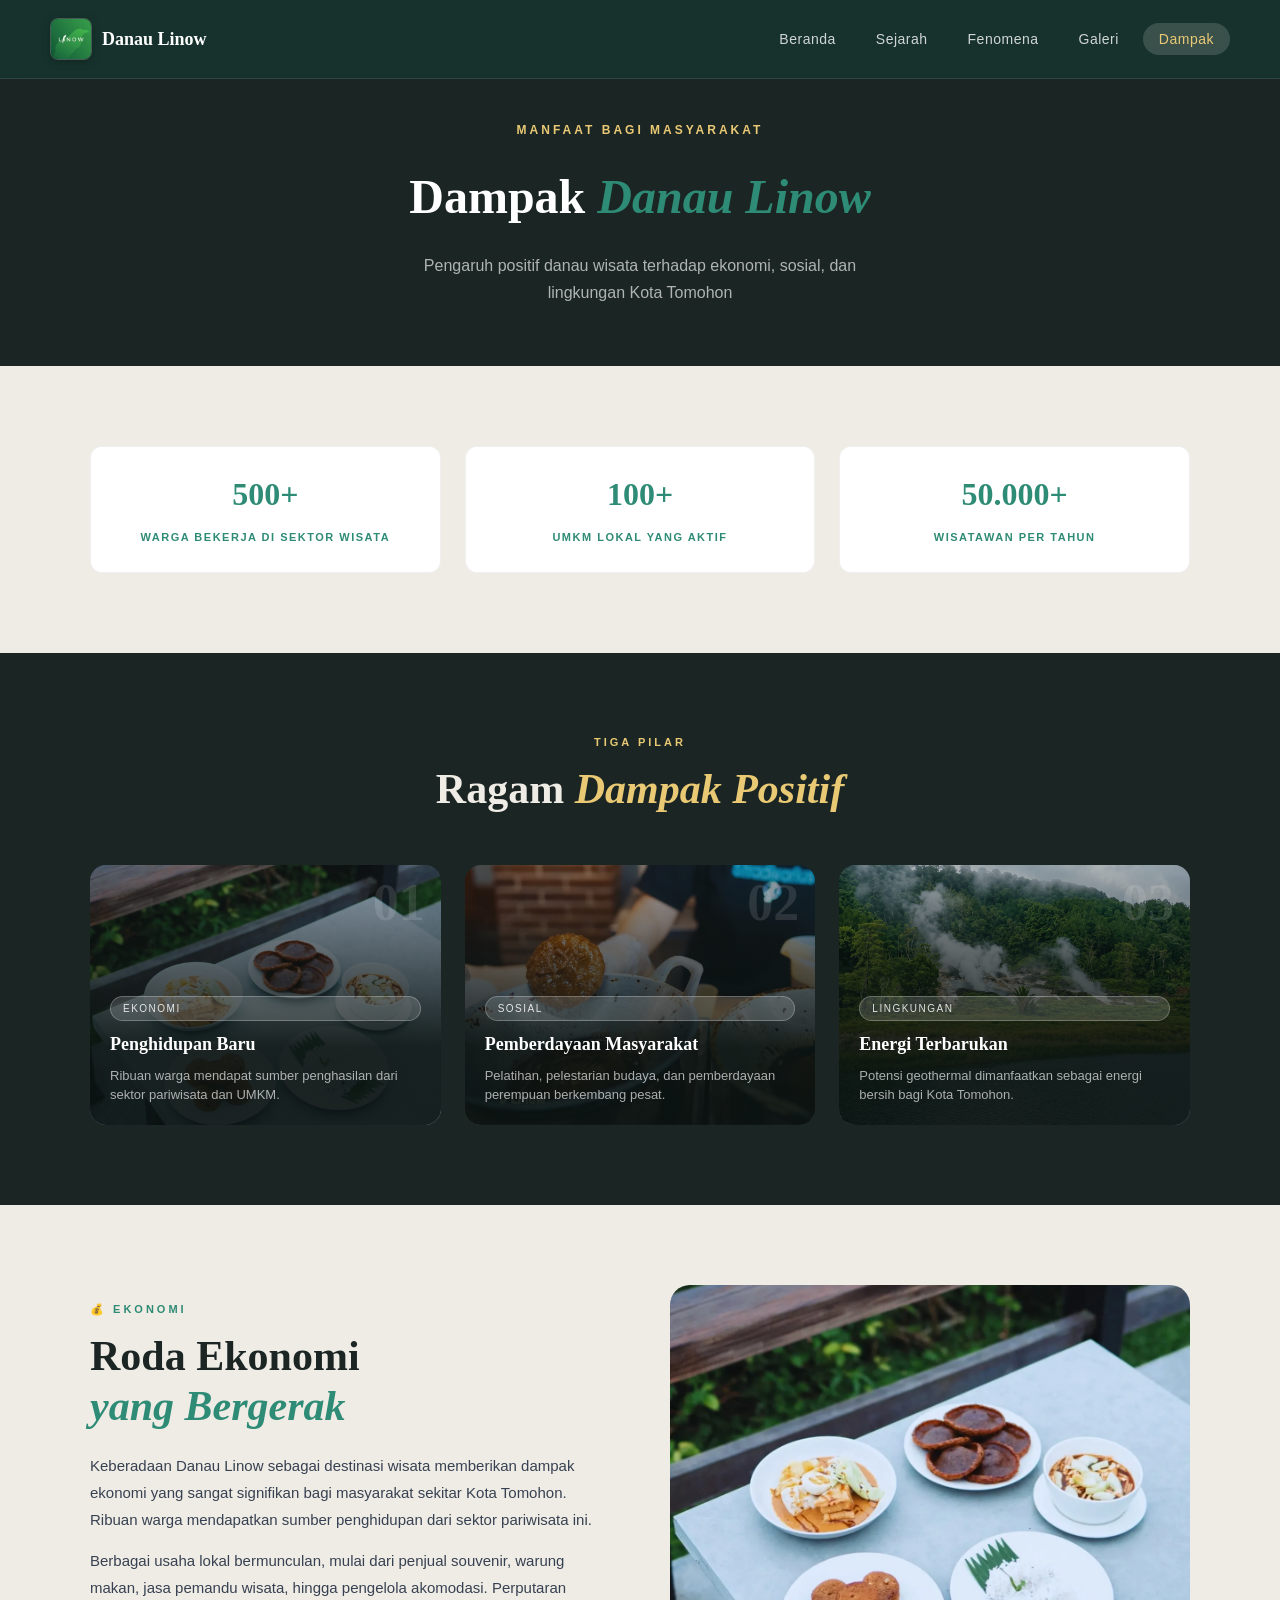
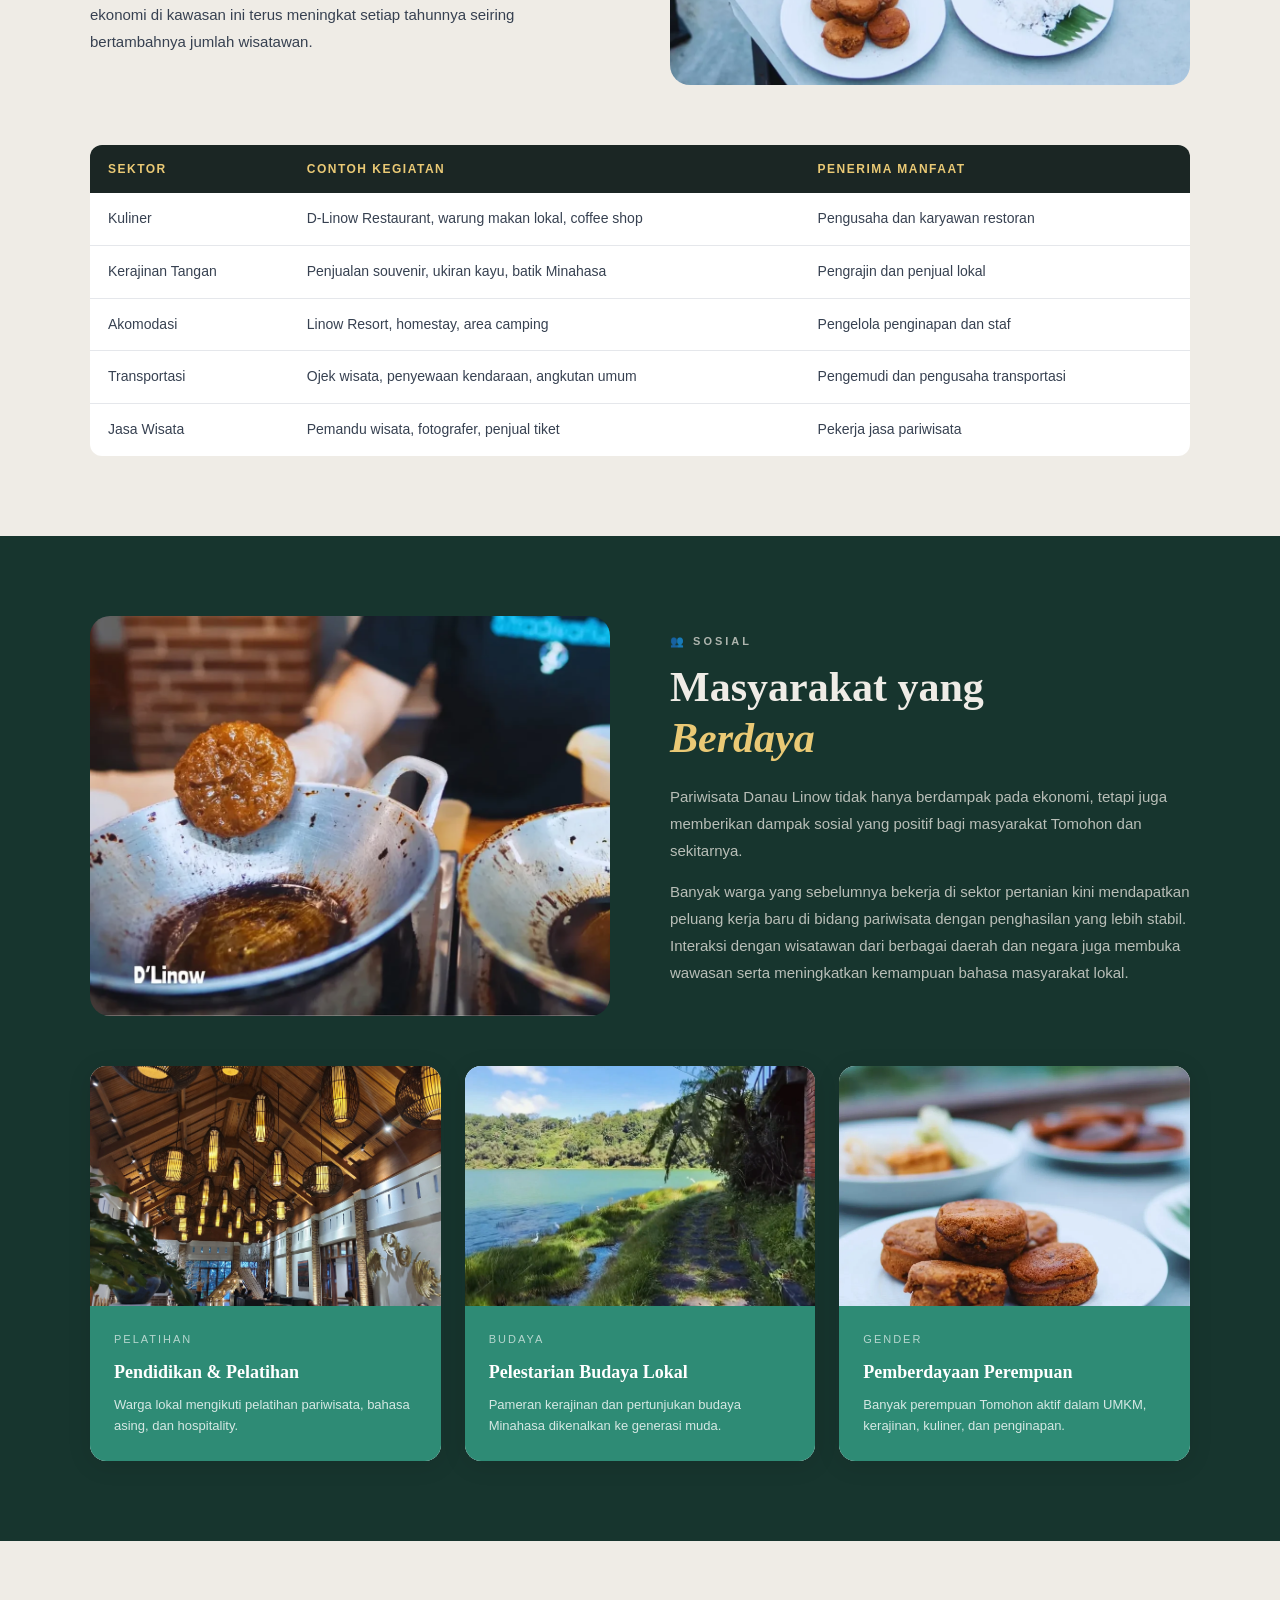
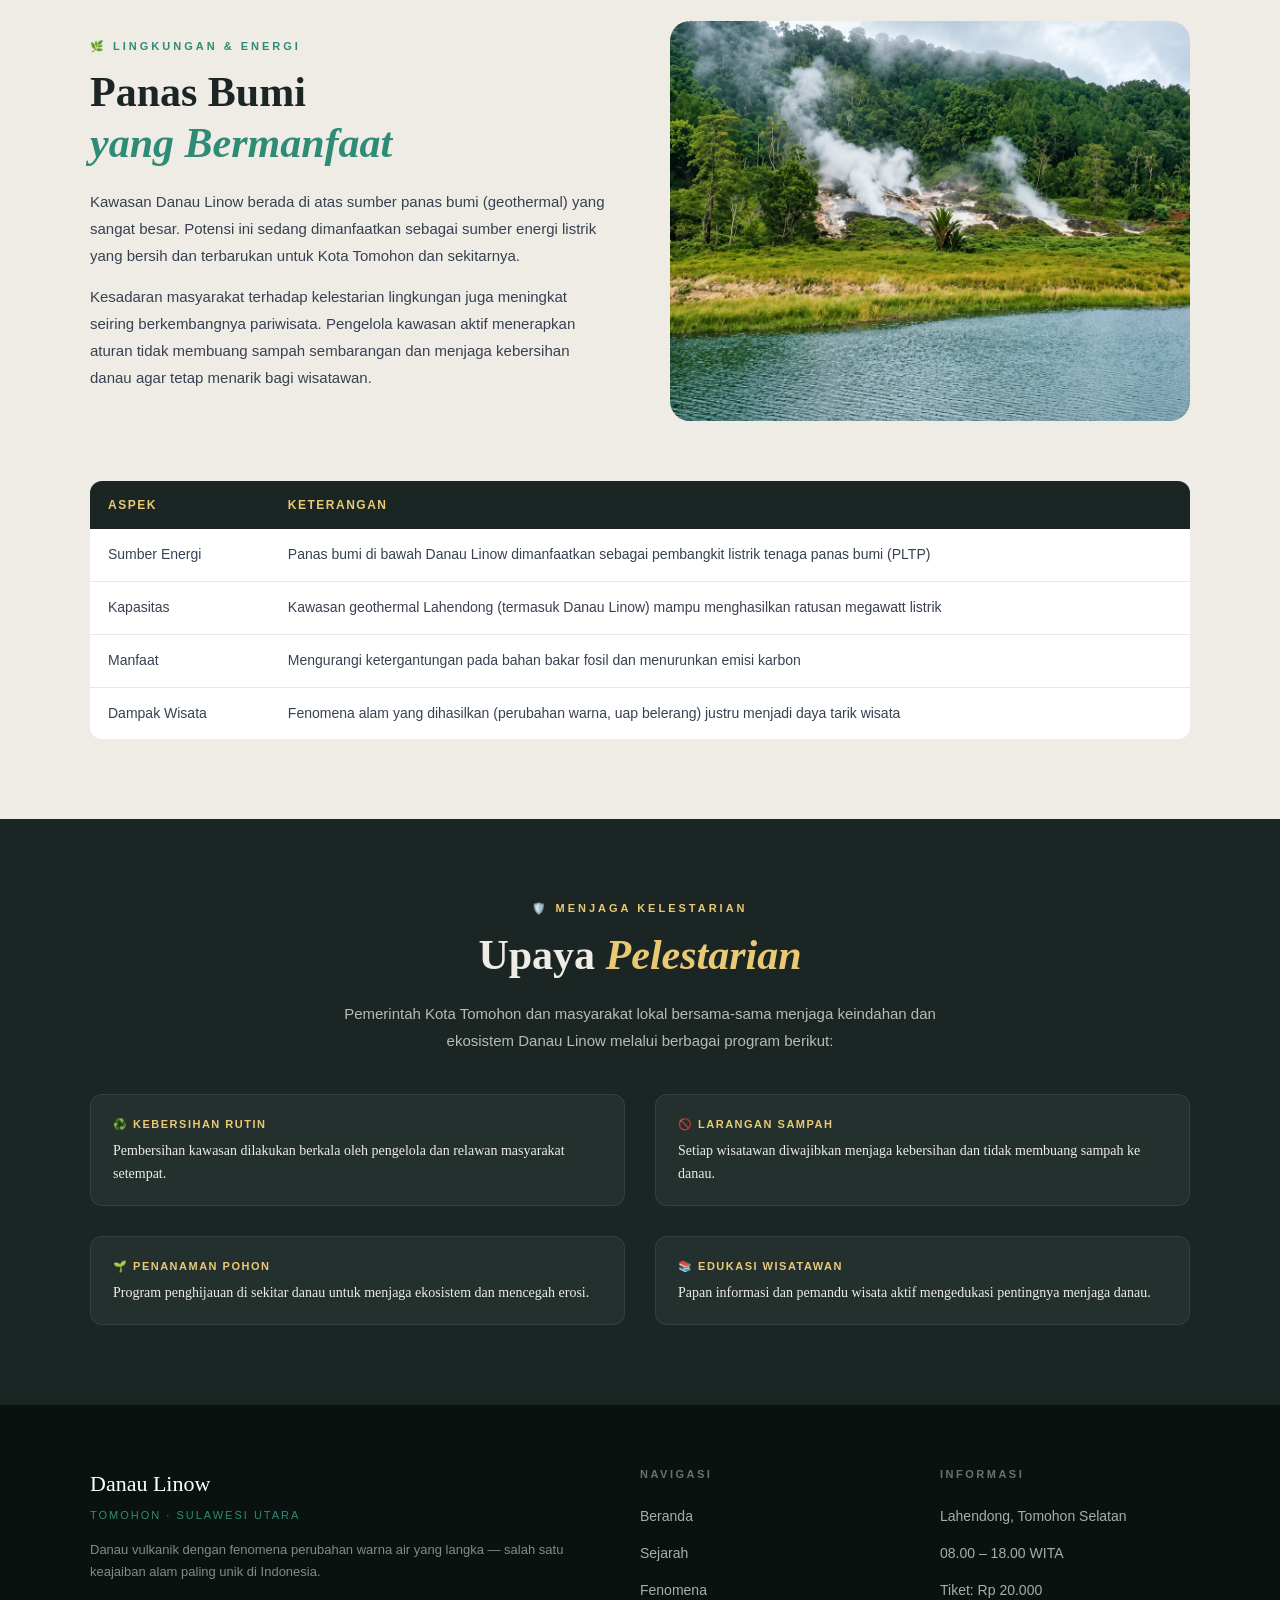
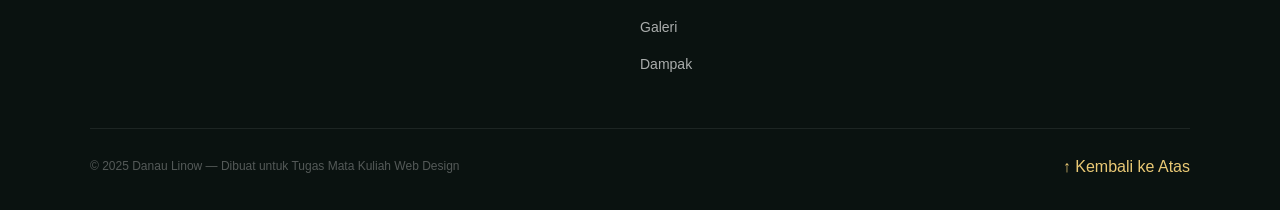
==== dampak.html @ d6c63ac9 "Initial commit - Website Danau Linow" ====
<!DOCTYPE html>
<html lang="id">
<head>
  <meta charset="UTF-8" />
  <meta name="viewport" content="width=device-width, initial-scale=1.0" />
  <meta name="description" content="Dampak Danau Linow — pengaruh positif terhadap ekonomi, sosial, dan lingkungan masyarakat Tomohon." />
  <title>Danau Linow — Dampak</title>
  <link rel="stylesheet" href="style.css" />
</head>
<body>

  <nav>
    <a href="index.html" class="nav-logo">
      <img src="images/Logo Danau Linow.webp" alt="Logo Danau Linow" class="logo-img" />
      <span class="logo-text">Danau Linow</span>
    </a>
    <ul>
      <li><a href="index.html">Beranda</a></li>
      <li><a href="sejarah.html">Sejarah</a></li>
      <li><a href="fenomena.html">Fenomena</a></li>
      <li><a href="galeri.html">Galeri</a></li>
      <li><a href="dampak.html" class="aktif">Dampak</a></li>
    </ul>
  </nav>

  <div class="page-header">
    <p class="eyebrow">Manfaat bagi Masyarakat</p>
    <h1>Dampak <em>Danau Linow</em></h1>
    <p>Pengaruh positif danau wisata terhadap ekonomi, sosial, dan lingkungan Kota Tomohon</p>
  </div>

  <section class="section-light">
    <div class="container">
      <div class="grid-3">
        <div class="info-card" style="text-align:center;">
          <div class="info-value" style="font-size:32px; font-family:'Playfair Display',serif; color:#2E8B75;">500+</div>
          <div class="info-label" style="margin-top:6px;">Warga Bekerja di Sektor Wisata</div>
        </div>
        <div class="info-card" style="text-align:center;">
          <div class="info-value" style="font-size:32px; font-family:'Playfair Display',serif; color:#2E8B75;">100+</div>
          <div class="info-label" style="margin-top:6px;">UMKM Lokal yang Aktif</div>
        </div>
        <div class="info-card" style="text-align:center;">
          <div class="info-value" style="font-size:32px; font-family:'Playfair Display',serif; color:#2E8B75;">50.000+</div>
          <div class="info-label" style="margin-top:6px;">Wisatawan per Tahun</div>
        </div>
      </div>
    </div>
  </section>

  <section class="section-dark">
    <div class="container">
      <div style="text-align:center; margin-bottom:50px;">
        <p class="eyebrow gold">Tiga Pilar</p>
        <h2 class="section-title light">Ragam <em class="gold">Dampak Positif</em></h2>
      </div>

      <div class="grid-3">
        <div class="dampak-card">
          <img src="images/UMKM (Dampak).webp" alt="Dampak ekonomi bagi UMKM lokal" />
          <div class="dampak-overlay">
            <span class="nomor">01</span>
            <span class="pill-tag">Ekonomi</span>
            <h3>Penghidupan Baru</h3>
            <p>Ribuan warga mendapat sumber penghasilan dari sektor pariwisata dan UMKM.</p>
          </div>
        </div>
        <div class="dampak-card">
          <img src="images/SDM.webp" alt="Dampak sosial pengembangan SDM lokal" />
          <div class="dampak-overlay">
            <span class="nomor">02</span>
            <span class="pill-tag">Sosial</span>
            <h3>Pemberdayaan Masyarakat</h3>
            <p>Pelatihan, pelestarian budaya, dan pemberdayaan perempuan berkembang pesat.</p>
          </div>
        </div>
        <div class="dampak-card">
          <img src="images/Energi Bersih.webp" alt="Dampak lingkungan energi bersih geothermal" />
          <div class="dampak-overlay">
            <span class="nomor">03</span>
            <span class="pill-tag">Lingkungan</span>
            <h3>Energi Terbarukan</h3>
            <p>Potensi geothermal dimanfaatkan sebagai energi bersih bagi Kota Tomohon.</p>
          </div>
        </div>
      </div>
    </div>
  </section>

  <section class="section-light">
    <div class="container">
      <div class="grid-2" style="align-items:center; gap:60px; margin-bottom:60px;">
        <div>
          <p class="eyebrow teal">💰 Ekonomi</p>
          <h2 class="section-title dark mb-20">
            Roda Ekonomi<br><em>yang Bergerak</em>
          </h2>
          <p class="teks-dark">
            Keberadaan Danau Linow sebagai destinasi wisata memberikan dampak ekonomi yang
            sangat signifikan bagi masyarakat sekitar Kota Tomohon. Ribuan warga mendapatkan
            sumber penghidupan dari sektor pariwisata ini.
          </p>
          <p class="teks-dark">
            Berbagai usaha lokal bermunculan, mulai dari penjual souvenir, warung makan, jasa
            pemandu wisata, hingga pengelola akomodasi. Perputaran ekonomi di kawasan ini terus
            meningkat setiap tahunnya seiring bertambahnya jumlah wisatawan.
          </p>
        </div>
        <div>
          <img src="images/UMKM (Dampak).webp" alt="UMKM lokal yang berkembang berkat Danau Linow"
               style="width:100%; height:400px; object-fit:cover; border-radius:20px; display:block;" />
        </div>
      </div>

      <table>
        <thead>
          <tr>
            <th>Sektor</th>
            <th>Contoh Kegiatan</th>
            <th>Penerima Manfaat</th>
          </tr>
        </thead>
        <tbody>
          <tr>
            <td>Kuliner</td>
            <td>D-Linow Restaurant, warung makan lokal, coffee shop</td>
            <td>Pengusaha dan karyawan restoran</td>
          </tr>
          <tr>
            <td>Kerajinan Tangan</td>
            <td>Penjualan souvenir, ukiran kayu, batik Minahasa</td>
            <td>Pengrajin dan penjual lokal</td>
          </tr>
          <tr>
            <td>Akomodasi</td>
            <td>Linow Resort, homestay, area camping</td>
            <td>Pengelola penginapan dan staf</td>
          </tr>
          <tr>
            <td>Transportasi</td>
            <td>Ojek wisata, penyewaan kendaraan, angkutan umum</td>
            <td>Pengemudi dan pengusaha transportasi</td>
          </tr>
          <tr>
            <td>Jasa Wisata</td>
            <td>Pemandu wisata, fotografer, penjual tiket</td>
            <td>Pekerja jasa pariwisata</td>
          </tr>
        </tbody>
      </table>
    </div>
  </section>

  <section class="section-green">
    <div class="container">
      <div class="grid-2" style="align-items:center; gap:60px;">
        <div>
          <img src="images/SDM.webp" alt="Pengembangan sumber daya manusia di kawasan wisata"
               style="width:100%; height:400px; object-fit:cover; border-radius:20px; display:block;" />
        </div>
        <div>
          <p class="eyebrow cream">👥 Sosial</p>
          <h2 class="section-title light mb-20">
            Masyarakat yang<br><em class="gold">Berdaya</em>
          </h2>
          <p class="teks-light">
            Pariwisata Danau Linow tidak hanya berdampak pada ekonomi, tetapi juga memberikan
            dampak sosial yang positif bagi masyarakat Tomohon dan sekitarnya.
          </p>
          <p class="teks-light">
            Banyak warga yang sebelumnya bekerja di sektor pertanian kini mendapatkan peluang
            kerja baru di bidang pariwisata dengan penghasilan yang lebih stabil. Interaksi
            dengan wisatawan dari berbagai daerah dan negara juga membuka wawasan serta
            meningkatkan kemampuan bahasa masyarakat lokal.
          </p>
        </div>
      </div>

      <div class="grid-3" style="margin-top:50px;">
        <div class="arsip-card">
          <img src="images/Pameran Kerajinan Tangan.webp" alt="Pameran kerajinan tangan Minahasa" />
          <div class="arsip-card-body">
            <div class="arsip-label">Pelatihan</div>
            <h3>Pendidikan & Pelatihan</h3>
            <p>Warga lokal mengikuti pelatihan pariwisata, bahasa asing, dan hospitality.</p>
          </div>
        </div>
        <div class="arsip-card">
          <img src="images/Iklim.webp" alt="Pelestarian budaya lokal Minahasa" />
          <div class="arsip-card-body">
            <div class="arsip-label">Budaya</div>
            <h3>Pelestarian Budaya Lokal</h3>
            <p>Pameran kerajinan dan pertunjukan budaya Minahasa dikenalkan ke generasi muda.</p>
          </div>
        </div>
        <div class="arsip-card">
          <img src="images/UMKM Lokal (Pengalaman).webp" alt="Pemberdayaan perempuan melalui UMKM" />
          <div class="arsip-card-body">
            <div class="arsip-label">Gender</div>
            <h3>Pemberdayaan Perempuan</h3>
            <p>Banyak perempuan Tomohon aktif dalam UMKM, kerajinan, kuliner, dan penginapan.</p>
          </div>
        </div>
      </div>
    </div>
  </section>

  <section class="section-light">
    <div class="container">
      <div class="grid-2" style="align-items:center; gap:60px; margin-bottom:60px;">
        <div>
          <p class="eyebrow teal">🌿 Lingkungan &amp; Energi</p>
          <h2 class="section-title dark mb-20">
            Panas Bumi<br><em>yang Bermanfaat</em>
          </h2>
          <p class="teks-dark">
            Kawasan Danau Linow berada di atas sumber panas bumi (geothermal) yang sangat
            besar. Potensi ini sedang dimanfaatkan sebagai sumber energi listrik yang bersih
            dan terbarukan untuk Kota Tomohon dan sekitarnya.
          </p>
          <p class="teks-dark">
            Kesadaran masyarakat terhadap kelestarian lingkungan juga meningkat seiring
            berkembangnya pariwisata. Pengelola kawasan aktif menerapkan aturan tidak membuang
            sampah sembarangan dan menjaga kebersihan danau agar tetap menarik bagi wisatawan.
          </p>
        </div>
        <div>
          <img src="images/Energi Bersih.webp" alt="Pemanfaatan energi geothermal yang ramah lingkungan"
               style="width:100%; height:400px; object-fit:cover; border-radius:20px; display:block;" />
        </div>
      </div>

      <table>
        <thead>
          <tr>
            <th>Aspek</th>
            <th>Keterangan</th>
          </tr>
        </thead>
        <tbody>
          <tr>
            <td>Sumber Energi</td>
            <td>Panas bumi di bawah Danau Linow dimanfaatkan sebagai pembangkit listrik tenaga panas bumi (PLTP)</td>
          </tr>
          <tr>
            <td>Kapasitas</td>
            <td>Kawasan geothermal Lahendong (termasuk Danau Linow) mampu menghasilkan ratusan megawatt listrik</td>
          </tr>
          <tr>
            <td>Manfaat</td>
            <td>Mengurangi ketergantungan pada bahan bakar fosil dan menurunkan emisi karbon</td>
          </tr>
          <tr>
            <td>Dampak Wisata</td>
            <td>Fenomena alam yang dihasilkan (perubahan warna, uap belerang) justru menjadi daya tarik wisata</td>
          </tr>
        </tbody>
      </table>
    </div>
  </section>

  <section class="section-dark">
    <div class="container">
      <div style="text-align:center; margin-bottom:40px;">
        <p class="eyebrow gold">🛡️ Menjaga Kelestarian</p>
        <h2 class="section-title light">Upaya <em class="gold">Pelestarian</em></h2>
        <p class="teks-light" style="max-width:650px; margin:0 auto;">
          Pemerintah Kota Tomohon dan masyarakat lokal bersama-sama menjaga keindahan dan
          ekosistem Danau Linow melalui berbagai program berikut:
        </p>
      </div>

      <div class="grid-2">
        <div class="info-card dark-card">
          <div class="info-label">♻️ Kebersihan Rutin</div>
          <div class="info-value" style="font-size:14px; font-weight:400; line-height:1.6;">
            Pembersihan kawasan dilakukan berkala oleh pengelola dan relawan masyarakat setempat.
          </div>
        </div>
        <div class="info-card dark-card">
          <div class="info-label">🚫 Larangan Sampah</div>
          <div class="info-value" style="font-size:14px; font-weight:400; line-height:1.6;">
            Setiap wisatawan diwajibkan menjaga kebersihan dan tidak membuang sampah ke danau.
          </div>
        </div>
        <div class="info-card dark-card">
          <div class="info-label">🌱 Penanaman Pohon</div>
          <div class="info-value" style="font-size:14px; font-weight:400; line-height:1.6;">
            Program penghijauan di sekitar danau untuk menjaga ekosistem dan mencegah erosi.
          </div>
        </div>
        <div class="info-card dark-card">
          <div class="info-label">📚 Edukasi Wisatawan</div>
          <div class="info-value" style="font-size:14px; font-weight:400; line-height:1.6;">
            Papan informasi dan pemandu wisata aktif mengedukasi pentingnya menjaga danau.
          </div>
        </div>
      </div>
    </div>
  </section>

  <footer>
    <div class="footer-grid">
      <div class="footer-brand">
        <div class="brand-title">Danau Linow</div>
        <div class="brand-sub">Tomohon · Sulawesi Utara</div>
        <p>Danau vulkanik dengan fenomena perubahan warna air yang langka — salah satu keajaiban alam paling unik di Indonesia.</p>
      </div>
      <div class="footer-col">
        <h4>Navigasi</h4>
        <ul>
          <li><a href="index.html">Beranda</a></li>
          <li><a href="sejarah.html">Sejarah</a></li>
          <li><a href="fenomena.html">Fenomena</a></li>
          <li><a href="galeri.html">Galeri</a></li>
          <li><a href="dampak.html">Dampak</a></li>
        </ul>
      </div>
      <div class="footer-col">
        <h4>Informasi</h4>
        <ul>
          <li><a href="#">Lahendong, Tomohon Selatan</a></li>
          <li><a href="#">08.00 – 18.00 WITA</a></li>
          <li><a href="#">Tiket: Rp 20.000</a></li>
        </ul>
      </div>
    </div>
    <hr class="footer-divider" />
    <div class="footer-bottom">
      <p>© 2025 Danau Linow — Dibuat untuk Tugas Mata Kuliah Web Design</p>
      <a href="dampak.html">↑ Kembali ke Atas</a>
    </div>
  </footer>

</body>
</html>
---- style.css ----
* {
  margin: 0;
  padding: 0;
  box-sizing: border-box;
}

html {
  scroll-behavior: smooth;
}

@import url('https://fonts.googleapis.com/css2?family=Playfair+Display:ital,wght@0,500;0,600;0,700;1,500;1,600&family=Inter:wght@300;400;500;600&display=swap');

body {
  font-family: 'Inter', sans-serif;
  background-color: #EFECE6;
  color: #1F2937;
  line-height: 1.7;
}

/* Navbar */
nav {
  position: fixed;
  top: 0;
  left: 0;
  right: 0;
  z-index: 100;
  display: flex;
  align-items: center;
  justify-content: space-between;
  padding: 18px 50px;
  background-color: rgba(23, 53, 46, 0.85);
  backdrop-filter: blur(12px);
  border-bottom: 1px solid rgba(255, 255, 255, 0.1);
}

.nav-logo {
  display: flex;
  align-items: center;
  gap: 10px;
  text-decoration: none;
}

.nav-logo .logo-img {
  width: 42px;
  height: 42px;
  border-radius: 8px;
  object-fit: cover;
  box-shadow: 0 2px 8px rgba(0, 0, 0, 0.25);
  border: 1px solid rgba(255, 255, 255, 0.2);
  transition: transform 0.2s ease;
}

.nav-logo:hover .logo-img {
  transform: scale(1.05);
}

.nav-logo .logo-text {
  color: white;
  font-family: 'Playfair Display', serif;
  font-size: 18px;
  font-weight: 600;
}

nav ul {
  list-style: none;
  display: flex;
  gap: 8px;
}

nav ul li a {
  color: rgba(255, 255, 255, 0.8);
  text-decoration: none;
  font-size: 14px;
  font-weight: 500;
  padding: 8px 16px;
  border-radius: 30px;
  letter-spacing: 0.5px;
  transition: color 0.3s, background-color 0.3s;
}

nav ul li a:hover {
  color: #EAC975;
}

nav ul li a.aktif {
  background-color: rgba(255, 255, 255, 0.15);
  color: #EAC975;
}

/* Hero Section */
.hero {
  height: 100vh;           
  min-height: 600px;
  display: flex;
  align-items: center;
  justify-content: center;
  text-align: center;
  position: relative;
  overflow: hidden;
  
  background-image: url('images/Danau Hijau Zambrut.webp');
  background-size: cover;
  background-position: center;
}

.hero-overlay {
  position: absolute;
  inset: 0;
  background: linear-gradient(to bottom,
    rgba(10, 18, 16, 0.5) 0%,
    rgba(10, 18, 16, 0.7) 100%);
}

.hero-content {
  position: relative;   
  z-index: 2;
  max-width: 750px;
  padding: 20px;
}

.hero-badge {
  display: inline-block;
  background-color: rgba(255, 255, 255, 0.12);
  color: rgba(255, 255, 255, 0.9);
  border: 1px solid rgba(255, 255, 255, 0.25);
  border-radius: 30px;
  padding: 6px 18px;
  font-size: 12px;
  letter-spacing: 2px;
  text-transform: uppercase;
  margin-bottom: 28px;
}

.hero h1 {
  font-family: 'Playfair Display', serif;
  font-size: 68px;
  font-weight: 600;
  color: white;
  line-height: 1.15;
  margin-bottom: 8px;
}

.hero h1 em {
  font-style: italic;
  color: #2E8B75;
}

.hero-sub {
  font-family: 'Playfair Display', serif;
  font-style: italic;
  font-size: 22px;
  color: #EAC975;
  margin-bottom: 18px;
}

.hero-desc {
  font-size: 16px;
  color: rgba(255, 255, 255, 0.75);
  max-width: 520px;
  margin: 0 auto 36px;
}

.hero-buttons {
  display: flex;
  gap: 14px;
  justify-content: center;
  flex-wrap: wrap;
}

.btn-primary {
  background-color: #EAC975;
  color: #1B2624;
  padding: 14px 32px;
  border-radius: 30px;
  text-decoration: none;
  font-size: 14px;
  font-weight: 600;
  transition: background-color 0.3s;
}
.btn-primary:hover {
  background-color: #d4b35e;
}

.btn-outline {
  background-color: transparent;
  color: white;
  border: 1px solid rgba(255, 255, 255, 0.4);
  padding: 14px 32px;
  border-radius: 30px;
  text-decoration: none;
  font-size: 14px;
  font-weight: 500;
  transition: background-color 0.3s;
}
.btn-outline:hover {
  background-color: rgba(255, 255, 255, 0.1);
}

.hero-stats {
  position: absolute;
  bottom: 0;
  left: 0;
  right: 0;
  z-index: 2;
  display: flex;
  justify-content: center;
  gap: 0;
  border-top: 1px solid rgba(255, 255, 255, 0.15);
}

.hero-stats .stat-item {
  padding: 20px 50px;
  text-align: center;
  border-right: 1px solid rgba(255, 255, 255, 0.15);
}

.hero-stats .stat-item:last-child {
  border-right: none;
}

.hero-stats .stat-angka {
  font-family: 'Playfair Display', serif;
  font-size: 28px;
  font-weight: 600;
  color: #EAC975;
}

.hero-stats .stat-label {
  font-size: 11px;
  color: rgba(255, 255, 255, 0.6);
  letter-spacing: 1.5px;
  text-transform: uppercase;
  margin-top: 2px;
}

/* Judul Halaman */
.page-header {
  background-color: #1B2624;
  color: white;
  padding: 120px 50px 60px;   
  text-align: center;
}

.page-header .eyebrow {
  font-size: 12px;
  letter-spacing: 3px;
  text-transform: uppercase;
  color: #EAC975;
  margin-bottom: 16px;
}

.page-header h1 {
  font-family: 'Playfair Display', serif;
  font-size: 48px;
  font-weight: 600;
  color: white;
  margin-bottom: 14px;
}

.page-header h1 em {
  font-style: italic;
  color: #2E8B75;
}

.page-header p {
  font-size: 16px;
  color: rgba(255, 255, 255, 0.65);
  max-width: 500px;
  margin: 0 auto;
}

/* Section Warna Terang */
.section-light {
  background-color: #EFECE6;
  padding: 80px 50px;
}

/* Section Warna Gelap */
.section-dark {
  background-color: #1B2624;
  padding: 80px 50px;
}

/* Section Warna Hijau Gelap */
.section-green {
  background-color: #17352E;
  padding: 80px 50px;
}

.container {
  max-width: 1100px;
  margin: 0 auto;
}

/* Label Eyebrow */
.eyebrow {
  font-size: 11px;
  letter-spacing: 3px;
  text-transform: uppercase;
  font-weight: 600;
  margin-bottom: 12px;
}

.eyebrow.teal  { color: #2E8B75; }
.eyebrow.gold  { color: #EAC975; }
.eyebrow.cream { color: rgba(239, 236, 230, 0.7); }

.section-title {
  font-family: 'Playfair Display', serif;
  font-size: 42px;
  font-weight: 600;
  line-height: 1.2;
  margin-bottom: 20px;
}

.section-title.dark  { color: #1B2624; }
.section-title.light { color: #EFECE6; }

.section-title em {
  font-style: italic;
  color: #2E8B75;
}

.section-title em.gold {
  color: #EAC975;
}

.grid-2 {
  display: grid;
  grid-template-columns: 1fr 1fr;
  gap: 30px;
}

.grid-3 {
  display: grid;
  grid-template-columns: repeat(3, 1fr);
  gap: 24px;
}

/* Kartu Info */
.info-card {
  background-color: white;
  border-radius: 12px;
  padding: 20px 22px;
  border: 1px solid rgba(0,0,0,0.06);
}

.info-card .info-label {
  font-size: 11px;
  text-transform: uppercase;
  letter-spacing: 1.5px;
  color: #2E8B75;
  font-weight: 600;
  margin-bottom: 6px;
}

.info-card .info-value {
  font-family: 'Playfair Display', serif;
  font-size: 17px;
  color: #1B2624;
  font-weight: 600;
}

.info-card.dark-card {
  background-color: #23302D;
  border: 1px solid rgba(255,255,255,0.08);
}

.info-card.dark-card .info-label { color: #EAC975; }
.info-card.dark-card .info-value { color: #EFECE6; }

/* Kartu Foto */
.foto-card {
  border-radius: 16px;
  overflow: hidden;
  position: relative;
}

.foto-card img {
  width: 100%;
  height: 260px;
  object-fit: cover;
  display: block;
}

.foto-card .foto-overlay {
  position: absolute;
  bottom: 0;
  left: 0;
  right: 0;
  background: linear-gradient(to top, rgba(10,18,16,0.9) 0%, transparent 70%);
  padding: 20px;
}

.foto-card .foto-overlay .pill-tag {
  display: inline-block;
  background-color: rgba(234, 201, 117, 0.2);
  color: #EAC975;
  border: 1px solid #EAC975;
  border-radius: 20px;
  padding: 3px 12px;
  font-size: 11px;
  letter-spacing: 1px;
  text-transform: uppercase;
  margin-bottom: 8px;
}

.foto-card .foto-overlay h3 {
  font-family: 'Playfair Display', serif;
  font-size: 20px;
  color: white;
}

/* Kartu Dampak */
.dampak-card {
  border-radius: 16px;
  overflow: hidden;
  position: relative;
  height: 260px;
}

.dampak-card img {
  width: 100%;
  height: 100%;
  object-fit: cover;
  display: block;
}

.dampak-card .dampak-overlay {
  position: absolute;
  inset: 0;
  background: linear-gradient(to top, rgba(10,18,16,0.92) 30%, rgba(10,18,16,0.3) 100%);
  padding: 20px;
  display: flex;
  flex-direction: column;
  justify-content: flex-end;
}

.dampak-card .nomor {
  position: absolute;
  top: 12px;
  right: 16px;
  font-family: 'Playfair Display', serif;
  font-size: 52px;
  font-weight: 700;
  color: rgba(255, 255, 255, 0.12);
  line-height: 1;
}

.dampak-card .pill-tag {
  display: inline-block;
  background-color: rgba(255,255,255,0.15);
  color: rgba(255,255,255,0.85);
  border: 1px solid rgba(255,255,255,0.25);
  border-radius: 20px;
  padding: 3px 12px;
  font-size: 10px;
  letter-spacing: 1.5px;
  text-transform: uppercase;
  margin-bottom: 8px;
}

.dampak-card h3 {
  font-family: 'Playfair Display', serif;
  font-size: 18px;
  color: white;
  margin-bottom: 6px;
}

.dampak-card p {
  font-size: 13px;
  color: rgba(255,255,255,0.65);
  line-height: 1.5;
}

table {
  width: 100%;
  border-collapse: collapse;
  border-radius: 12px;
  overflow: hidden;
}

table th {
  background-color: #1B2624;
  color: #EAC975;
  padding: 14px 18px;
  text-align: left;
  font-size: 12px;
  letter-spacing: 1.5px;
  text-transform: uppercase;
  font-weight: 600;
}

table td {
  padding: 14px 18px;
  font-size: 14px;
  color: #374151;
  border-bottom: 1px solid #E5E7EB;
  background-color: white;
}

table tr:last-child td {
  border-bottom: none;
}

table tr:hover td {
  background-color: #F0FDF4;
}

/* Timeline */
.timeline {
  border-left: 2px solid #2E8B75;
  padding-left: 36px;
  margin-top: 30px;
}

.timeline-item {
  position: relative;
  margin-bottom: 36px;
}

.timeline-item::before {
  content: '';
  width: 14px;
  height: 14px;
  background-color: #EAC975;
  border: 2px solid #2E8B75;
  border-radius: 50%;
  position: absolute;
  left: -44px;
  top: 4px;
}

.timeline-item .tahun {
  font-size: 11px;
  color: #EAC975;
  font-weight: 700;
  letter-spacing: 2px;
  text-transform: uppercase;
  margin-bottom: 4px;
}

.timeline-item h3 {
  font-family: 'Playfair Display', serif;
  font-size: 19px;
  color: #EFECE6;
  margin-bottom: 6px;
}

.timeline-item p {
  font-size: 14px;
  color: rgba(239, 236, 230, 0.65);
  line-height: 1.7;
}

/* Warna Fenomena */
.fenomena-box {
  border-radius: 16px;
  padding: 28px;
  margin-bottom: 16px;
}

.fenomena-box.hijau {
  background-color: rgba(46, 139, 117, 0.15);
  border: 1px solid rgba(46, 139, 117, 0.4);
}

.fenomena-box.biru {
  background-color: rgba(26, 122, 191, 0.12);
  border: 1px solid rgba(26, 122, 191, 0.35);
}

.fenomena-box.kuning {
  background-color: rgba(234, 201, 117, 0.12);
  border: 1px solid rgba(234, 201, 117, 0.4);
}

.fenomena-box h3 {
  font-family: 'Playfair Display', serif;
  font-size: 20px;
  margin-bottom: 8px;
}

.fenomena-box.hijau h3  { color: #2E8B75; }
.fenomena-box.biru h3   { color: #60A5FA; }
.fenomena-box.kuning h3 { color: #EAC975; }

.fenomena-box p {
  font-size: 14px;
  color: rgba(239, 236, 230, 0.75);
  line-height: 1.7;
}

/* Kartu Arsip Sejarah */
.arsip-card {
  background-color: white;
  border-radius: 16px;
  overflow: hidden;
  box-shadow: 0 4px 24px rgba(0,0,0,0.1);
}

.arsip-card img {
  width: 100%;
  height: 240px;
  object-fit: cover;
  display: block;
}

.arsip-card-body {
  padding: 24px;
  background-color: #2E8B75;
}

.arsip-card-body .arsip-label {
  font-size: 11px;
  color: rgba(255,255,255,0.65);
  letter-spacing: 2px;
  text-transform: uppercase;
  margin-bottom: 8px;
}

.arsip-card-body h3 {
  font-family: 'Playfair Display', serif;
  font-size: 18px;
  color: white;
  margin-bottom: 8px;
}

.arsip-card-body p {
  font-size: 13px;
  color: rgba(255,255,255,0.8);
  line-height: 1.6;
}

.teks-dark {
  font-size: 15px;
  color: #374151;
  line-height: 1.8;
  margin-bottom: 14px;
}

.teks-light {
  font-size: 15px;
  color: rgba(239, 236, 230, 0.75);
  line-height: 1.8;
  margin-bottom: 14px;
}

.galeri-grid {
  display: grid;
  grid-template-columns: repeat(3, 1fr);
  gap: 16px;
}

.galeri-item {
  border-radius: 14px;
  overflow: hidden;
  position: relative;
  cursor: pointer;
}

.galeri-item img {
  width: 100%;
  height: 220px;
  object-fit: cover;
  display: block;
  transition: transform 0.4s ease;
}

.galeri-item:hover img {
  transform: scale(1.05);
}

.galeri-item figcaption {
  position: absolute;
  bottom: 0;
  left: 0;
  right: 0;
  background: linear-gradient(to top, rgba(10,18,16,0.9), transparent);
  padding: 16px 14px 12px;
  font-size: 13px;
  color: rgba(255,255,255,0.9);
  font-weight: 500;
}

/* Footer */
footer {
  background-color: #0A1210;
  color: white;
  padding: 60px 50px 30px;
}

.footer-grid {
  display: grid;
  grid-template-columns: 2fr 1fr 1fr;
  gap: 50px;
  max-width: 1100px;
  margin: 0 auto 40px;
}

.footer-brand .brand-title {
  font-family: 'Playfair Display', serif;
  font-size: 22px;
  color: white;
  margin-bottom: 4px;
}

.footer-brand .brand-sub {
  font-size: 11px;
  color: #2E8B75;
  letter-spacing: 2px;
  text-transform: uppercase;
  margin-bottom: 14px;
}

.footer-brand p {
  font-size: 13px;
  color: rgba(255,255,255,0.5);
  line-height: 1.7;
}

.footer-col h4 {
  font-size: 11px;
  letter-spacing: 2.5px;
  text-transform: uppercase;
  color: rgba(255,255,255,0.4);
  margin-bottom: 18px;
}

.footer-col ul {
  list-style: none;
}

.footer-col ul li {
  margin-bottom: 10px;
}

.footer-col ul li a {
  color: rgba(255,255,255,0.65);
  text-decoration: none;
  font-size: 14px;
  transition: color 0.3s;
}

.footer-col ul li a:hover {
  color: #EAC975;
}

.footer-divider {
  border: none;
  border-top: 1px solid rgba(255,255,255,0.08);
  margin: 0 auto;
  max-width: 1100px;
  margin-bottom: 24px;
}

.footer-bottom {
  max-width: 1100px;
  margin: 0 auto;
  display: flex;
  justify-content: space-between;
  align-items: center;
}

.footer-bottom p {
  font-size: 12px;
  color: rgba(255,255,255,0.3);
}

.footer-bottom a {
  color: #EAC975;
  text-decoration: none;
}

/* Form Reservasi */
.form-container {
  max-width: 760px;
  margin: 0 auto;
  background-color: white;
  padding: 40px;
  border-radius: 16px;
  box-shadow: 0 4px 20px rgba(0, 0, 0, 0.06);
  border: 1px solid rgba(0, 0, 0, 0.06);
}

.form-grid {
  display: grid;
  grid-template-columns: 1fr 1fr;
  gap: 20px;
}

.form-group {
  display: flex;
  flex-direction: column;
}

.form-group label {
  font-size: 13px;
  font-weight: 600;
  color: #17352E;
  margin-bottom: 8px;
}

.form-group input[type="text"],
.form-group input[type="email"],
.form-group input[type="tel"],
.form-group input[type="date"],
.form-group input[type="number"],
.form-group select,
.form-group textarea {
  width: 100%;
  padding: 12px 14px;
  font-size: 14px;
  font-family: inherit;
  border: 1px solid #D1D5DB;
  border-radius: 8px;
  background-color: #F9FAFB;
  color: #1F2937;
  outline: none;
  transition: border-color 0.2s, box-shadow 0.2s;
}

.form-group input:focus,
.form-group select:focus,
.form-group textarea:focus {
  border-color: #2E8B75;
  background-color: white;
  box-shadow: 0 0 0 3px rgba(46, 139, 117, 0.15);
}

.radio-group {
  display: flex;
  gap: 20px;
  flex-wrap: wrap;
  margin-top: 4px;
}

.radio-label {
  display: flex;
  align-items: center;
  gap: 6px;
  font-size: 14px;
  font-weight: normal;
  color: #4B5563;
  cursor: pointer;
}

.btn-submit {
  width: 100%;
  border: none;
  cursor: pointer;
  margin-top: 24px;
  font-size: 15px;
  font-family: inherit;
  text-align: center;
  display: block;
}

@media (max-width: 768px) {
  .form-grid {
    grid-template-columns: 1fr;
  }
  .form-container {
    padding: 24px;
  }
}

/* Utility Classes */

.mb-10 { margin-bottom: 10px; }
.mb-20 { margin-bottom: 20px; }
.mb-30 { margin-bottom: 30px; }
.mb-40 { margin-bottom: 40px; }
.mb-60 { margin-bottom: 60px; }
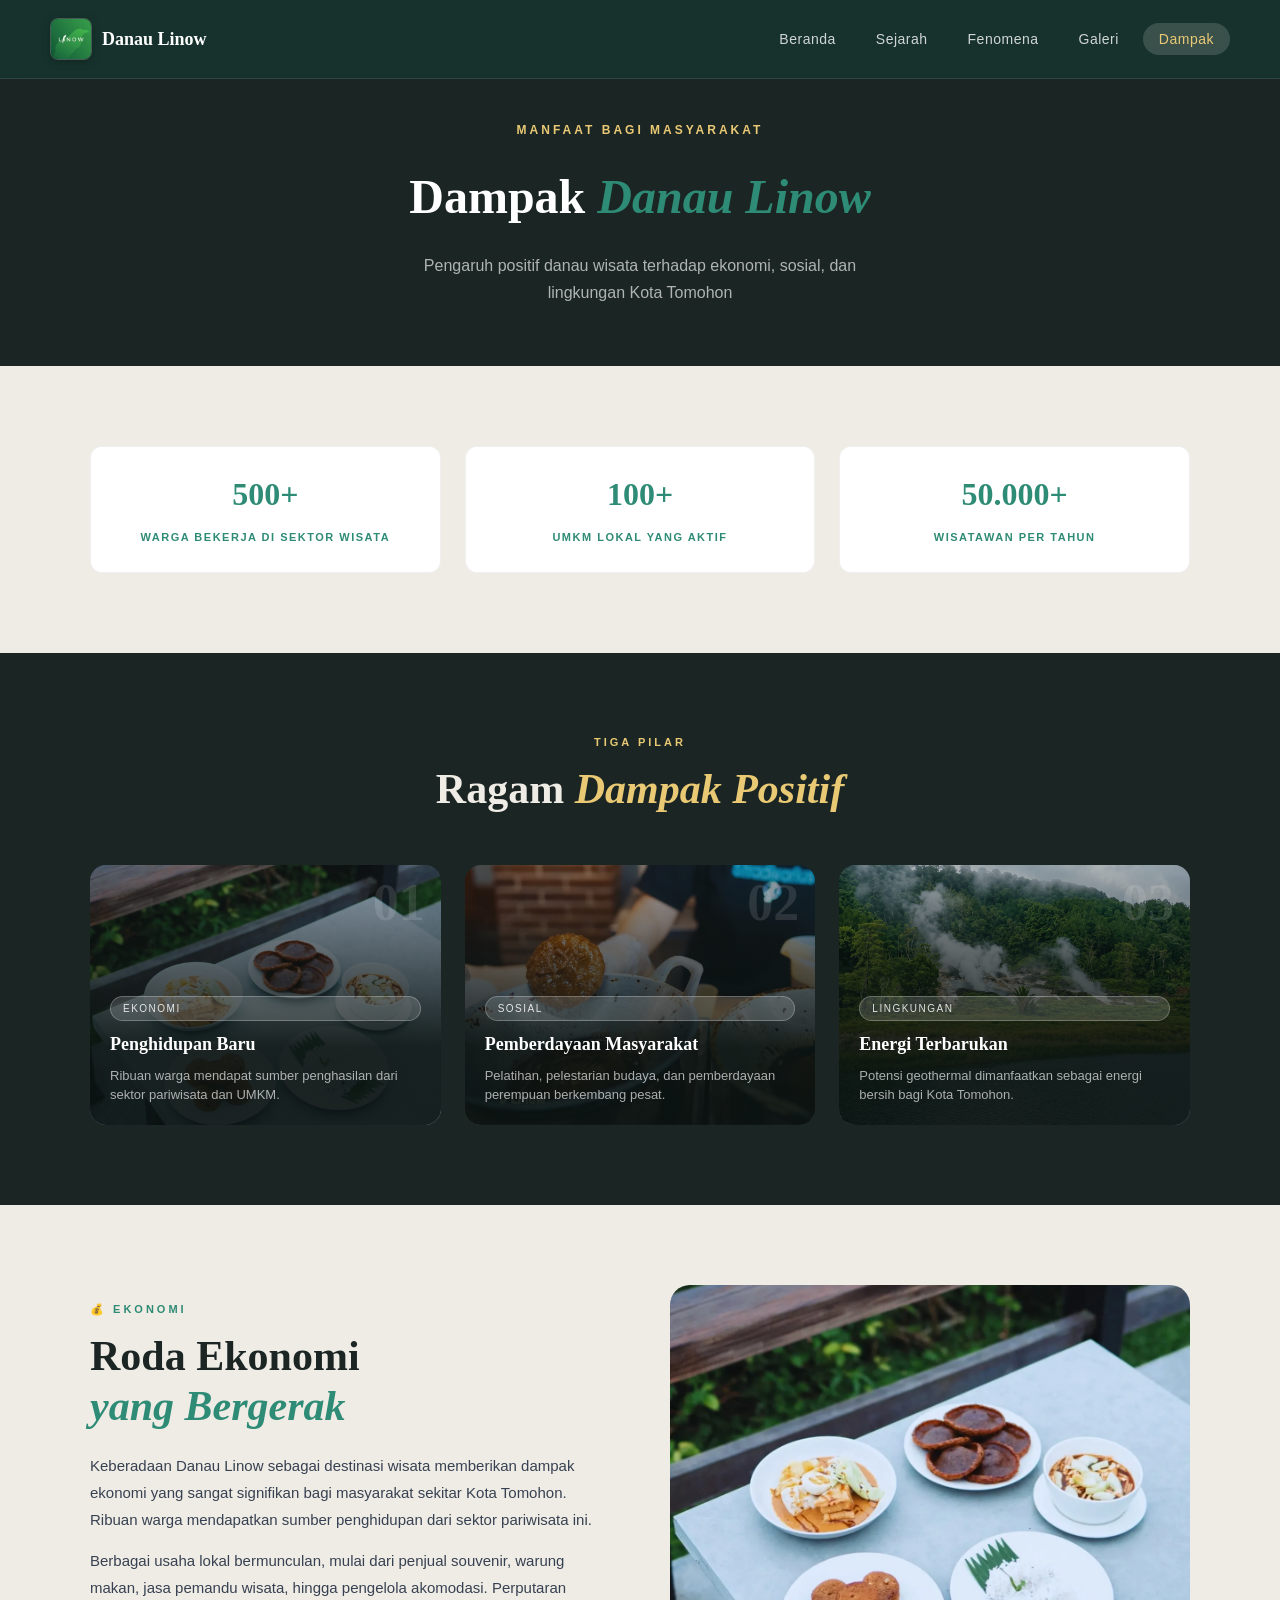
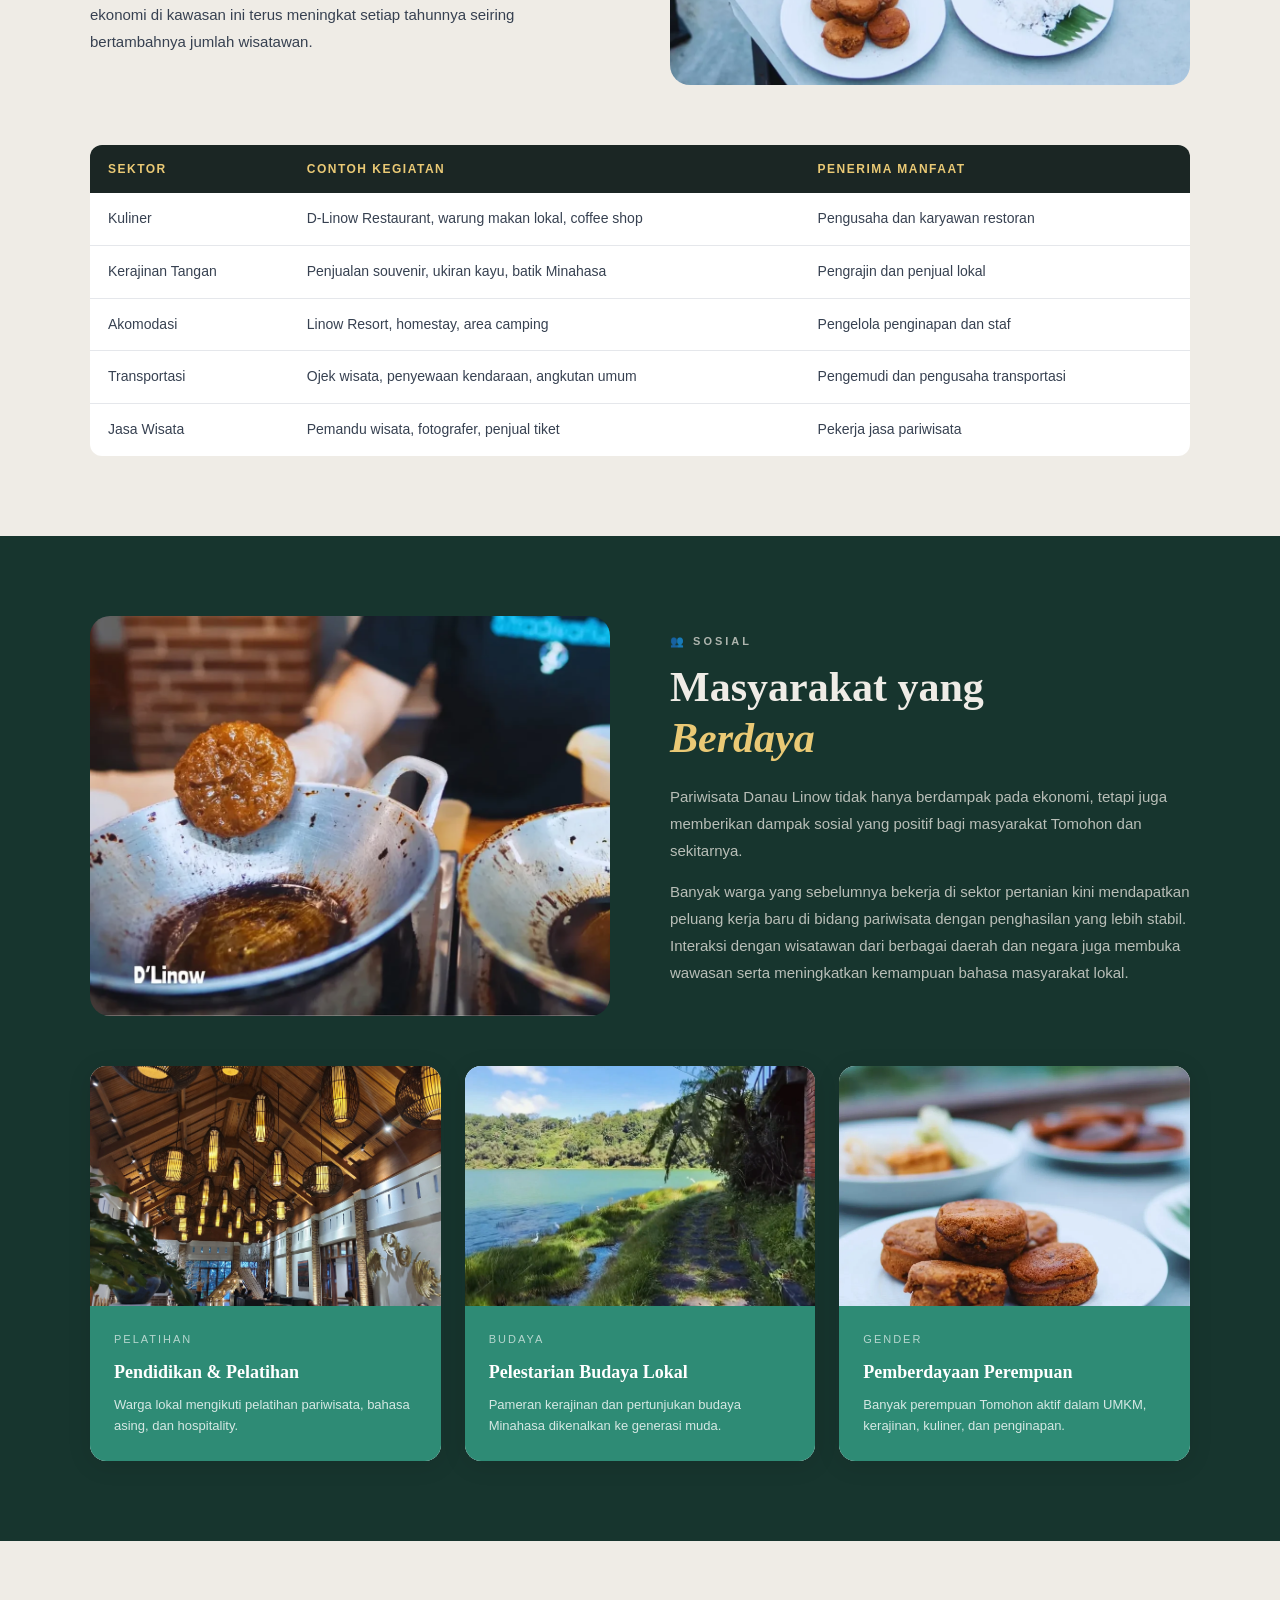
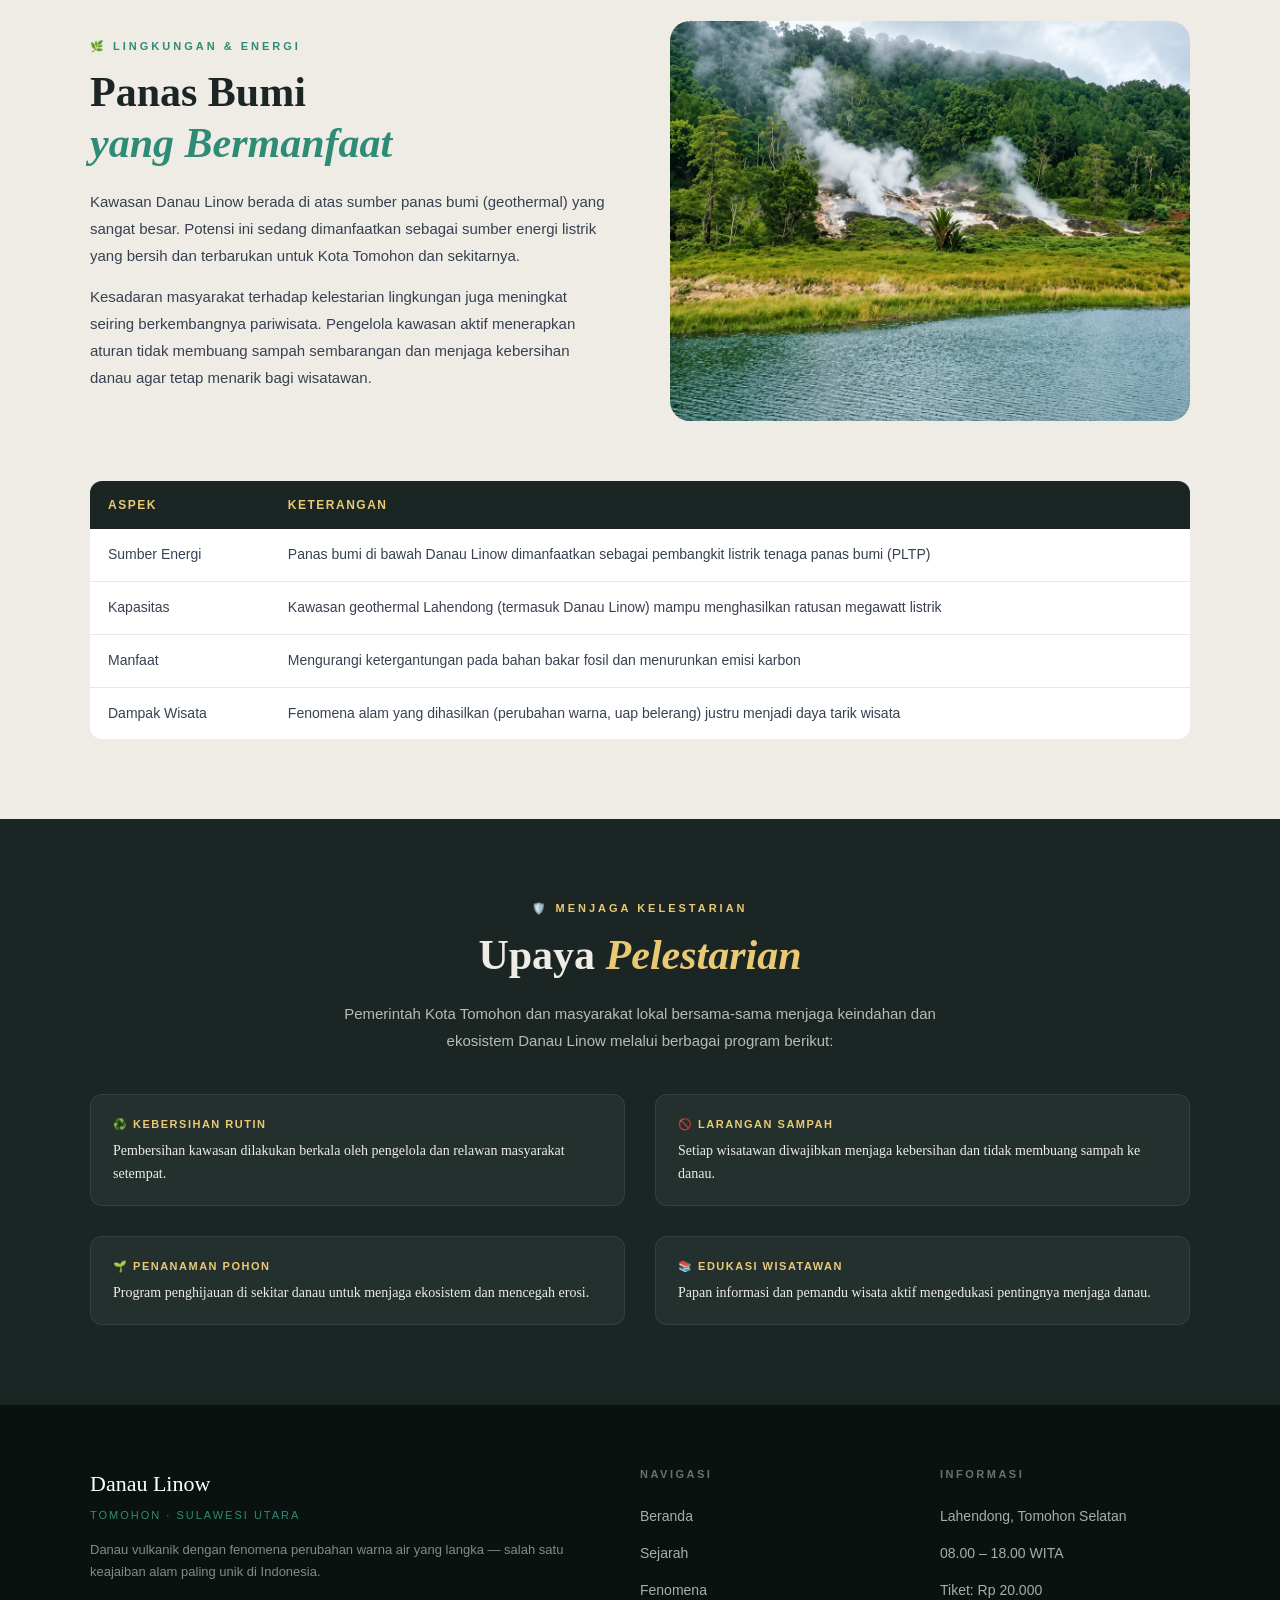
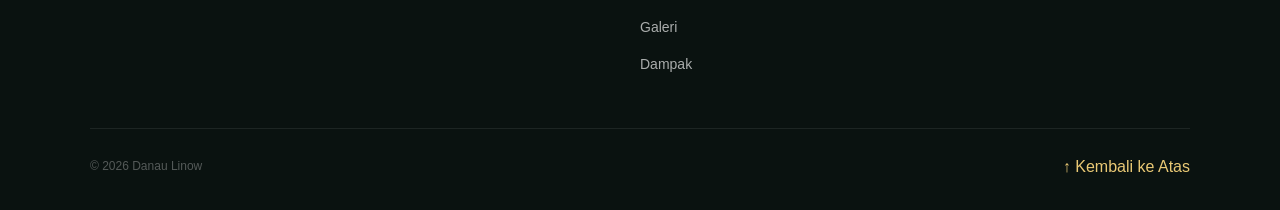
==== commit 866749f3: "dampakdanau.html" ====
--- a/dampak.html
+++ b/dampak.html
@@ -327,7 +327,7 @@
     </div>
     <hr class="footer-divider" />
     <div class="footer-bottom">
-      <p>© 2025 Danau Linow — Dibuat untuk Tugas Mata Kuliah Web Design</p>
+      <p>© 2026 Danau Linow</p>
       <a href="dampak.html">↑ Kembali ke Atas</a>
     </div>
   </footer>
--- a/style.css
+++ b/style.css
@@ -1,3 +1,5 @@
+@import url('https://fonts.googleapis.com/css2?family=Playfair+Display:ital,wght@0,500;0,600;0,700;1,500;1,600&family=Inter:wght@300;400;500;600&display=swap');
+
 * {
   margin: 0;
   padding: 0;
@@ -6,9 +8,17 @@
 
 html {
   scroll-behavior: smooth;
-}
-
-@import url('https://fonts.googleapis.com/css2?family=Playfair+Display:ital,wght@0,500;0,600;0,700;1,500;1,600&family=Inter:wght@300;400;500;600&display=swap');
+  -webkit-text-size-adjust: 100%;
+}
+
+img {
+  max-width: 100%;
+}
+
+body {
+  overflow-x: hidden;
+}
+
 
 body {
   font-family: 'Inter', sans-serif;
@@ -872,3 +882,111 @@
 .mb-30 { margin-bottom: 30px; }
 .mb-40 { margin-bottom: 40px; }
 .mb-60 { margin-bottom: 60px; }
+
+/* Responsive HP */
+@media (max-width: 768px) {
+
+  /* Navbar */
+  nav {
+    flex-direction: column;
+    align-items: flex-start;
+    gap: 8px;
+    padding: 10px 16px;
+  }
+  nav ul {
+    width: 100%;
+    gap: 4px;
+    overflow-x: auto;
+    flex-wrap: nowrap;
+    -webkit-overflow-scrolling: touch;
+    scrollbar-width: none;
+  }
+  nav ul::-webkit-scrollbar { display: none; }
+  nav ul li { flex-shrink: 0; }
+  nav ul li a { display: block; padding: 6px 14px; font-size: 13px; white-space: nowrap; }
+  .nav-logo .logo-img { width: 34px; height: 34px; }
+  .nav-logo .logo-text { font-size: 16px; }
+
+  /* Hero Section */
+  .hero {
+    height: auto;
+    min-height: 100vh;
+    min-height: 100svh;
+    flex-direction: column;
+    justify-content: flex-start;
+    padding-top: 120px;
+  }
+  .hero-content { padding: 20px 20px 10px; }
+  .hero-badge { font-size: 10px; letter-spacing: 1px; padding: 6px 14px; margin-bottom: 20px; }
+  .hero h1 { font-size: 44px; }
+  .hero-sub { font-size: 18px; }
+  .hero-desc { font-size: 15px; margin-bottom: 26px; }
+  .btn-primary, .btn-outline { padding: 12px 24px; }
+  .hero-stats {
+    position: relative;
+    display: grid;
+    grid-template-columns: 1fr 1fr;
+    width: 100%;
+    margin-top: 30px;
+  }
+  .hero-stats .stat-item {
+    padding: 16px 10px;
+    border-right: 1px solid rgba(255,255,255,0.15);
+    border-bottom: 1px solid rgba(255,255,255,0.15);
+  }
+  .hero-stats .stat-item:nth-child(2n) { border-right: none; }
+  .hero-stats .stat-item:nth-last-child(-n+2) { border-bottom: none; }
+  .hero-stats .stat-angka { font-size: 22px; }
+  .hero-stats .stat-label { font-size: 10px; letter-spacing: 1px; }
+
+  /* Judul Halaman & Section */
+  .page-header { padding: 120px 20px 40px; }
+  .page-header h1 { font-size: 32px; }
+  .page-header p { font-size: 14px; }
+  .section-light, .section-dark, .section-green { padding: 48px 20px; }
+  .section-title { font-size: 28px; }
+  .teks-dark, .teks-light { font-size: 14px; }
+
+  /* Grid */
+  .grid-2, .grid-3 { grid-template-columns: 1fr; }
+  .grid-2 { gap: 24px !important; margin-bottom: 40px; }
+  .grid-2 .grid-2 { margin-bottom: 0; }
+
+  /* Gambar */
+  img[style] { height: 260px !important; }
+
+  /* Kartu */
+  .foto-card img { height: 220px; }
+  .dampak-card { height: 320px; }
+  .arsip-card img { height: 200px; }
+  .info-card { padding: 16px 18px; }
+
+  /* Tabel */
+  table { display: block; overflow-x: auto; -webkit-overflow-scrolling: touch; white-space: nowrap; }
+  table th, table td { padding: 12px 14px; }
+
+  /* Timeline */
+  .timeline { padding-left: 28px; }
+  .timeline-item::before { left: -36px; }
+
+  /* Galeri */
+  .galeri-grid { grid-template-columns: repeat(2, 1fr); gap: 10px; }
+  .galeri-item img { height: 160px; }
+
+  /* Footer */
+  .footer-grid { grid-template-columns: 1fr; gap: 28px; }
+  .footer-bottom { flex-direction: column; gap: 12px; text-align: center; }
+}
+
+/* HP Kecil */
+@media (max-width: 480px) {
+  .hero h1 { font-size: 38px; }
+  .hero-buttons { flex-direction: column; align-items: stretch; }
+  .btn-primary, .btn-outline { text-align: center; }
+  .section-title { font-size: 25px; }
+  .galeri-grid { grid-template-columns: 1fr; }
+  .galeri-item img { height: 220px; }
+  .form-container { padding: 18px; }
+  .radio-group { flex-direction: column; gap: 10px; }
+  .fenomena-box { padding: 20px; }
+}
